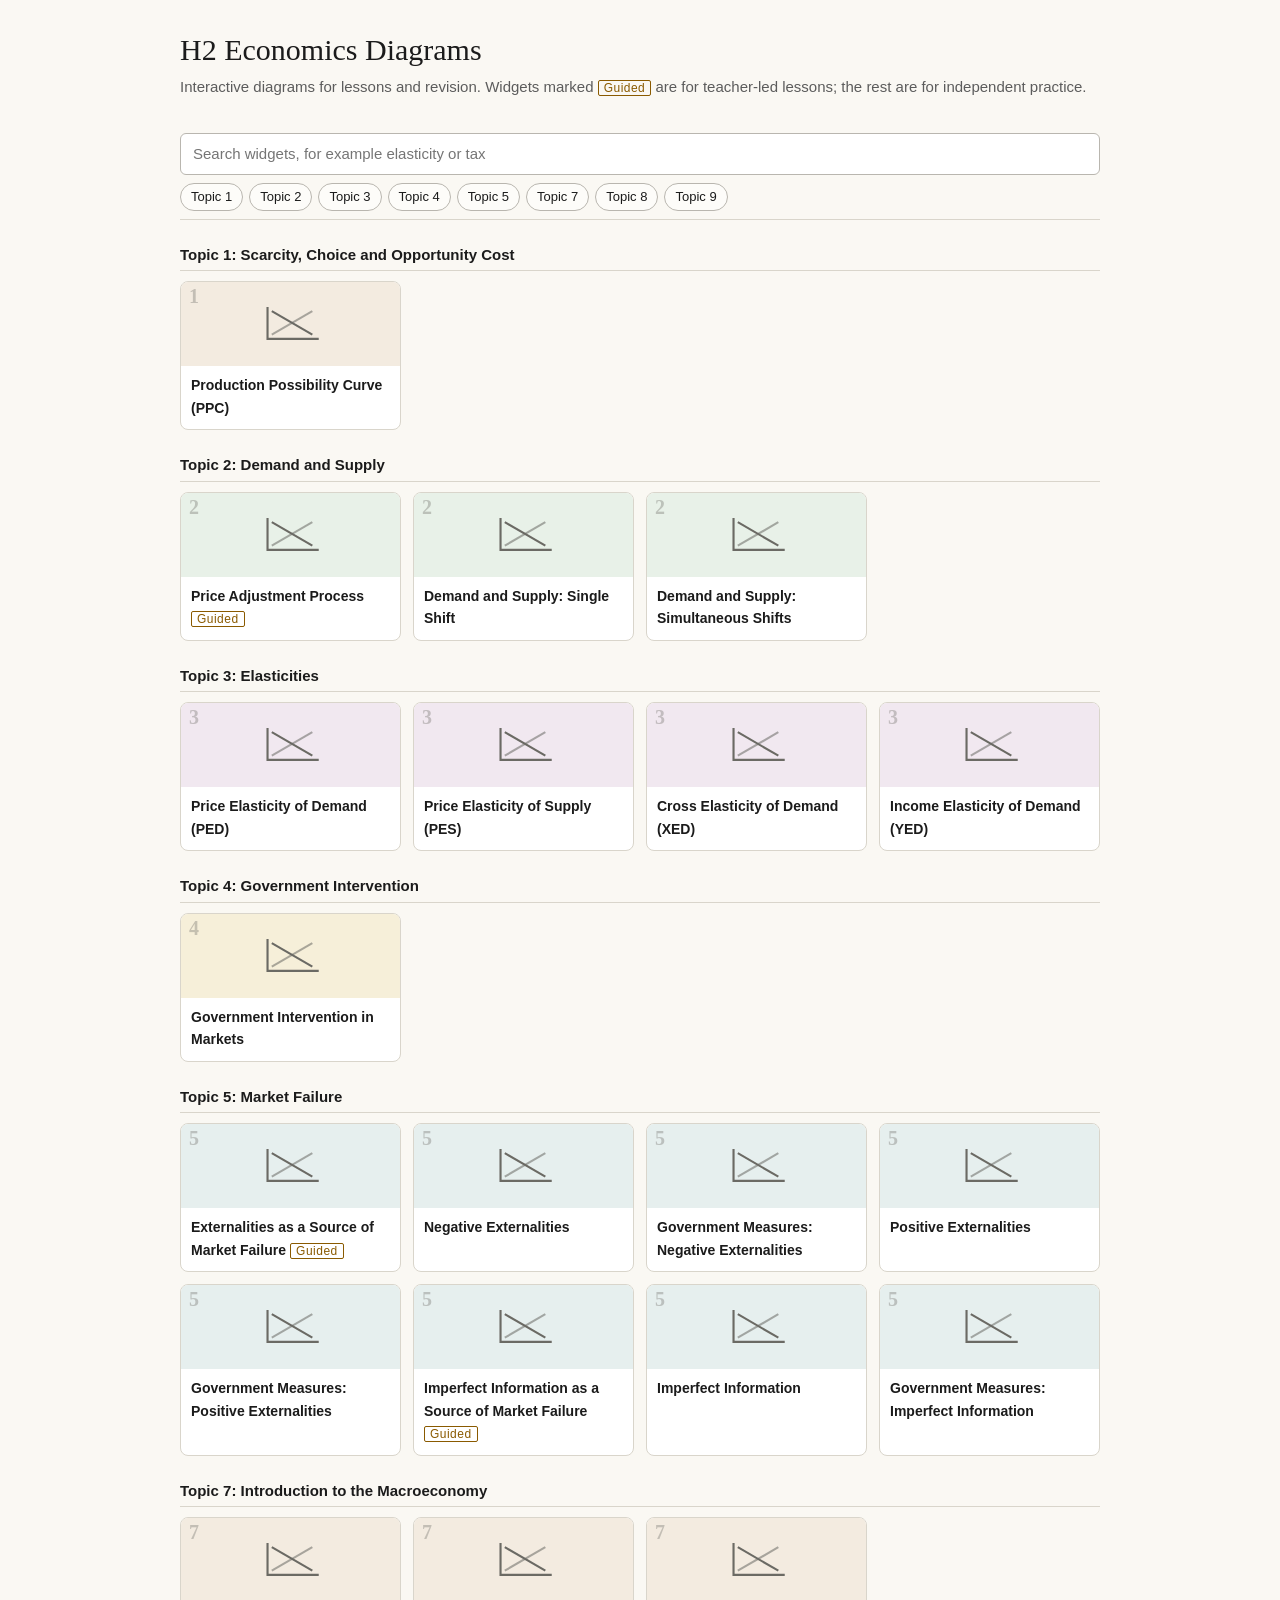
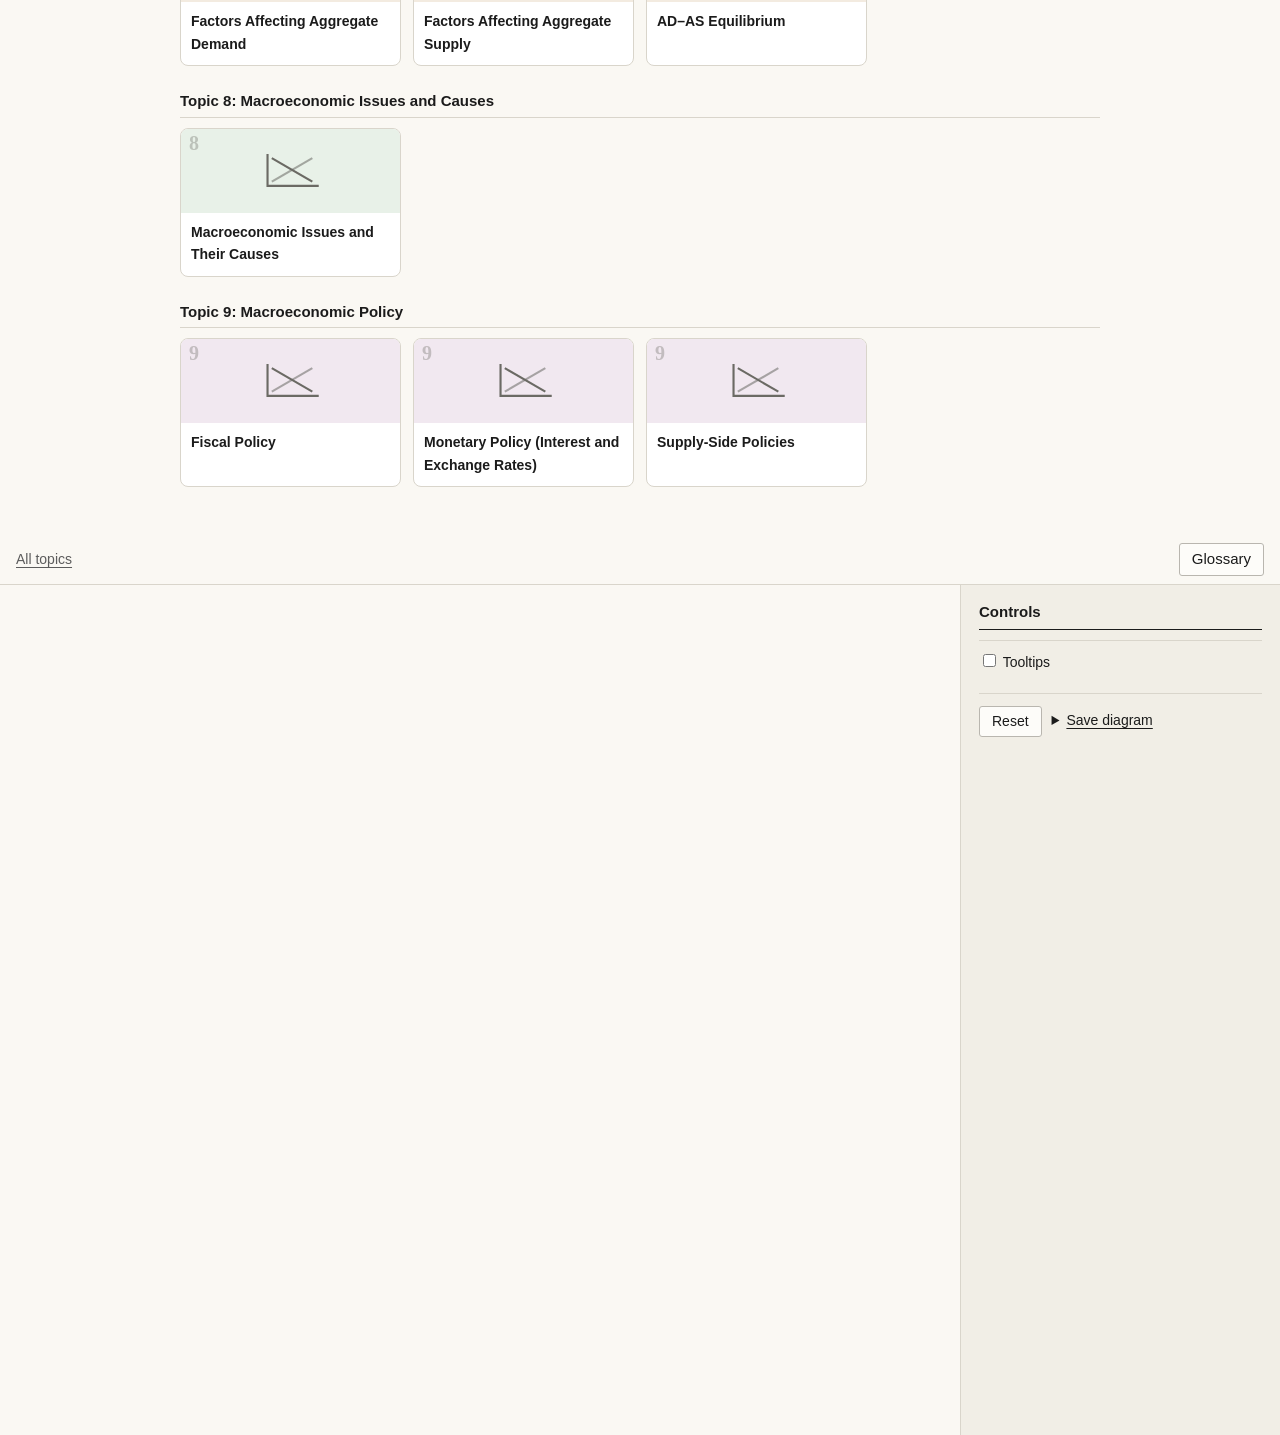
==== index.html @ 9bf48410 "Update 1" ====
<!doctype html>
<html lang="en">
<head>
<meta charset="utf-8">
<meta name="viewport" content="width=device-width, initial-scale=1">
<title>Economics diagrams</title>
<link rel="stylesheet" href="ew.css">
</head>
<body>

<main id="menu">
  <h1>H2 Economics Diagrams</h1>
  <p class="lede">Interactive diagrams for lessons and revision. Widgets marked <span class="tag">Guided</span> are for teacher-led lessons; the rest are for independent practice.</p>
  <div id="menu-tools">
    <input type="search" id="menu-search" placeholder="Search widgets, for example elasticity or tax" aria-label="Search widgets" autocomplete="off">
    <nav id="topic-bar" aria-label="Jump to topic"></nav>
  </div>
  <div id="menu-list"></div>
  <p id="menu-empty" hidden>No widgets match your search.</p>
</main>

<div id="app" hidden>
  <header id="bar">
    <a href="#" class="home">All topics</a>
    <h1 id="w-title"></h1>
    <span id="w-guided" class="tag" hidden>Guided</span>
    <button id="glossary-btn" type="button" aria-pressed="false">Glossary</button>
  </header>

  <div id="stage">
    <svg id="diagram" viewBox="0 0 600 520" role="img" aria-labelledby="diagram-title diagram-desc">
      <title id="diagram-title"></title><desc id="diagram-desc"></desc>
    </svg>
    <div id="tip" role="note" hidden></div>
  </div>

  <aside id="panel">
    <div id="panel-main">
      <section id="stepper" hidden aria-live="polite">
        <p id="step-count"></p>
        <h2 id="step-title"></h2>
        <div id="step-text"></div>
        <div class="step-nav"><button id="step-back" type="button">Back</button><button id="step-next" type="button">Next</button></div>
        <p id="step-msg" role="status"></p>
      </section>
      <section class="side-section" id="controls-section">
        <h2 class="side-head">Controls</h2>
        <div id="controls"></div>
        <label class="check"><input type="checkbox" id="c-tips"> Tooltips</label>
      </section>
      <section class="side-section" id="result-section" hidden>
        <h2 class="side-head">Summary</h2>
        <div id="result" aria-live="polite"></div>
      </section>
      <section class="side-section" id="notes-section" hidden>
        <h2 class="side-head">Price Adjustment Process</h2>
        <div id="notes"></div>
      </section>
      <div class="actions">
        <button id="reset" type="button">Reset</button>
        <details class="save">
          <summary>Save diagram</summary>
          <fieldset class="radio"><legend>Image style</legend>
            <label><input type="radio" name="img-style" value="colour" checked> Colour</label>
            <label><input type="radio" name="img-style" value="grey"> Greyscale (for printing)</label>
          </fieldset>
          <button id="download" type="button">Download PNG</button>
          <button id="copy" type="button">Copy</button>
          <p id="save-status" role="status"></p>
        </details>
      </div>
    </div>
    <section id="glossary" hidden>
      <div class="glossary-head"><h2>Glossary</h2><button id="glossary-close" type="button">Back to diagram controls</button></div>
      <div id="glossary-list"></div>
    </section>
  </aside>
</div>

<script src="ew.js"></script>
<script src="glossary.js"></script>
<script src="tips.js"></script>
<script src="topics/demand-supply.js"></script>
<script src="topics/elasticities.js"></script>
<script src="topics/ppc.js"></script>
<script src="topics/government-intervention.js"></script>
<script src="topics/externalities.js"></script>
<script src="topics/market-failure-info.js"></script>
<script src="topics/macro.js"></script>
<script>
// Topic menu (Title Case for topic and widget names). Entries ending in .html are older pages not yet moved onto the shared engine.
EW.start([
  ['Topic 1: Scarcity, Choice and Opportunity Cost', [
    ['ppc', 'Production Possibility Curve (PPC)']]],
  ['Topic 2: Demand and Supply', [
    ['ds-guided', 'Price Adjustment Process', true],
    ['ds-single', 'Demand and Supply: Single Shift'],
    ['ds-simultaneous', 'Demand and Supply: Simultaneous Shifts']]],
  ['Topic 3: Elasticities', [
    ['ped', 'Price Elasticity of Demand (PED)'],
    ['pes', 'Price Elasticity of Supply (PES)'],
    ['xed', 'Cross Elasticity of Demand (XED)'],
    ['yed', 'Income Elasticity of Demand (YED)']]],
  ['Topic 4: Government Intervention', [
    ['government-intervention', 'Government Intervention in Markets']]],
  ['Topic 5: Market Failure', [
    ['guided-externalities', 'Externalities as a Source of Market Failure', true],
    ['negative-externalities', 'Negative Externalities'],
    ['ne-measures', 'Government Measures: Negative Externalities'],
    ['positive-externalities', 'Positive Externalities'],
    ['pe-measures', 'Government Measures: Positive Externalities'],
    ['guided-imperfect-information', 'Imperfect Information as a Source of Market Failure', true],
    ['imperfect-information', 'Imperfect Information'],
    ['imperfect-information-measures', 'Government Measures: Imperfect Information']]],
  ['Topic 7: Introduction to the Macroeconomy', [
    ['ad-factors', 'Factors Affecting Aggregate Demand'],
    ['as-factors', 'Factors Affecting Aggregate Supply'],
    ['ad-as', 'AD–AS Equilibrium']]],
  ['Topic 8: Macroeconomic Issues and Causes', [
    ['macro-issues', 'Macroeconomic Issues and Their Causes']]],
  ['Topic 9: Macroeconomic Policy', [
    ['fiscal-policy', 'Fiscal Policy'],
    ['monetary-policy', 'Monetary Policy (Interest and Exchange Rates)'],
    ['supply-side-policy', 'Supply-Side Policies']]],
]);
</script>
</body>
</html>
---- ew.css ----
/* Shared styles. Plain, textbook look: paper-white, ink lines, serif diagram labels, no decoration. */
:root {
  --ink: #1b1b1b; --muted: #5c5c5c; --rule: #d9d5cb; --bg: #faf8f3; --paper: #f1eee6; --tag: #8a5a00;
  --serif: Cambria, 'Times New Roman', Times, serif;
  --sans: -apple-system, 'Segoe UI', Roboto, Helvetica, Arial, sans-serif;
  color-scheme: light;
}
* { box-sizing: border-box; }
body { margin: 0; color: var(--ink); background: var(--bg); font: 15px/1.5 var(--sans); }
a { color: inherit; text-underline-offset: 3px; }
button { font: inherit; color: var(--ink); background: #fdfcf9; border: 1px solid #b9b6af; border-radius: 3px; padding: 4px 12px; cursor: pointer; }
button:hover { background: #ebe8df; }
button[aria-pressed="true"] { background: var(--ink); border-color: var(--ink); color: #fff; }
input[type="checkbox"], input[type="radio"] { accent-color: var(--ink); }
input[type="range"] { -webkit-appearance: none; appearance: none; height: 22px; background: transparent; cursor: pointer; }
input[type="range"]::-webkit-slider-runnable-track { height: 3px; background: #b9b6af; }
input[type="range"]::-moz-range-track { height: 3px; background: #b9b6af; }
input[type="range"]::-webkit-slider-thumb { -webkit-appearance: none; width: 18px; height: 18px; margin-top: -7.5px; border-radius: 50%; background: var(--ink); border: 2px solid #fff; box-shadow: 0 0 0 1px var(--ink); }
input[type="range"]::-moz-range-thumb { width: 14px; height: 14px; border-radius: 50%; background: var(--ink); border: 2px solid #fff; box-shadow: 0 0 0 1px var(--ink); }
input[type="range"]:focus-visible { outline: 1px dotted var(--ink); }
.tag { font-size: 12px; letter-spacing: .04em; color: var(--tag); border: 1px solid currentColor; border-radius: 2px; padding: 0 5px; white-space: nowrap; }

/* Topic menu */
#menu { max-width: 960px; margin: 0 auto; padding: 32px 20px 48px; }
#menu h1 { font: 400 30px/1.2 var(--serif); margin: 0 0 8px; }
.lede { color: var(--muted); margin: 0 0 24px; }
#menu h2 { font-size: 15px; font-weight: 600; margin: 24px 0 6px; padding-bottom: 4px; border-bottom: 1px solid var(--rule); }
#menu ul { list-style: none; margin: 0; padding: 0; }
#menu li { padding: 4px 0; }

/* Widget page: diagram fills the window, controls in a column on the right */
#app { display: grid; grid-template: auto minmax(0, 1fr) / minmax(0, 1fr) 320px; height: 100vh; height: 100dvh; }
#bar { grid-column: 1 / -1; display: flex; align-items: center; gap: 14px; padding: 8px 16px; border-bottom: 1px solid var(--rule); }
#bar h1 { font: 400 20px/1.25 var(--serif); margin: 0; }
#bar .home { font-size: 14px; color: var(--muted); }
#glossary-btn { margin-left: auto; }
#stage { position: relative; min-height: 0; padding: 8px 16px; }
#diagram { display: block; width: 100%; height: 100%; }
#diagram .has-tip { cursor: help; }
#diagram .has-tip:focus { outline: 1px dotted var(--ink); }
#tip { position: absolute; z-index: 2; max-width: 300px; padding: 8px 10px; font-size: 14px; background: #fffdf7; border: 1px solid #bdb9ae; pointer-events: none; }

#panel { overflow: auto; padding: 16px 18px 24px; background: var(--paper); border-left: 1px solid var(--rule); font-size: 14px; }
#stepper { margin: 0 0 16px; padding-bottom: 14px; border-bottom: 1px solid var(--rule); }
#step-count { margin: 0; color: var(--muted); font-size: 13px; }
#step-title { margin: 2px 0 8px; font: 400 20px/1.3 var(--serif); }
#step-text p { margin: 0 0 8px; }
.step-nav { display: flex; gap: 8px; margin-top: 12px; }
.step-nav button { min-width: 84px; }
#step-next { background: var(--ink); border-color: var(--ink); color: #fff; }
#step-next:hover { background: #3a3a3a; }
button:disabled { opacity: .45; cursor: default; }
#step-text .think { padding-left: 10px; border-left: 2px solid var(--tag); }
#step-msg { margin: 6px 0 0; color: var(--muted); font-size: 13px; }
#step-msg:empty { display: none; }
#controls > * { margin: 0 0 14px; }
#controls > [hidden] { display: none; }
fieldset { border: 0; margin: 0; padding: 0; }
legend, .slider label { padding: 0; margin-bottom: 4px; font-weight: 600; }
.radio label { margin-right: 16px; white-space: nowrap; }
.slider input { width: 100%; margin: 0; }
.slider .ends { position: relative; display: flex; justify-content: space-between; font-size: 12px; color: var(--muted); }
.slider .tick { position: absolute; transform: translateX(-50%); }
.slider .ends.ticked { height: 1.4em; }
.readout { font-weight: 400; color: var(--muted); }
.hint { margin: 4px 0 0; font-size: 13px; color: var(--muted); }
.model-note { font-size: 13px; color: var(--muted); }
#notes ul { margin: 0; padding-left: 18px; }
#glossary .note { font-size: 13px; color: var(--muted); }
.check { display: block; margin: 0 0 6px; }
#controls .check { margin-bottom: 6px; }
#controls:not([hidden]) + .check { padding-top: 10px; border-top: 1px solid var(--rule); }
#result { margin: 0; }
.side-section { margin: 0 0 20px; }
.side-head { font-size: 15px; font-weight: 700; margin: 0 0 10px; padding-bottom: 6px; border-bottom: 1px solid var(--ink, #222); }
#controls-section > #controls:not([hidden]) + .check { padding-top: 10px; border-top: 1px solid var(--rule); }
.select { display: flex; flex-direction: column; gap: 4px; }
.select .lbl { font-weight: 600; }
.select select { font: inherit; padding: 6px 8px; border: 1px solid var(--rule); border-radius: 4px; background: #fff; max-width: 100%; }
#result table { width: 100%; border-collapse: collapse; }
#result th, #result td { text-align: left; padding: 3px 6px 3px 0; border-bottom: 1px solid var(--rule); font-weight: 400; }
#result thead th { color: var(--muted); font-size: 13px; }
#result table.summary th { width: 38%; padding-right: 10px; vertical-align: top; }
#result table.summary td { vertical-align: top; }
#result tbody th { font-weight: 600; }
#notes h2, #glossary h2 { font-size: 15px; font-weight: 600; margin: 18px 0 6px; }
#notes ol { margin: 0; padding-left: 20px; }
#notes li { margin-bottom: 4px; }
.actions { display: flex; flex-wrap: wrap; align-items: flex-start; gap: 10px; margin-top: 18px; padding-top: 12px; border-top: 1px solid var(--rule); }
.save summary { cursor: pointer; padding: 4px 0; text-decoration: underline; text-underline-offset: 3px; }
.save .radio label { display: block; }
.save button { margin: 8px 6px 0 0; }
#save-status { margin: 6px 0 0; color: var(--muted); font-size: 13px; }
.glossary-head { display: flex; align-items: baseline; justify-content: space-between; gap: 8px; }
.glossary-head h2 { margin-top: 0 !important; }
#glossary details { border-bottom: 1px solid var(--rule); padding: 6px 0; }
#glossary summary { cursor: pointer; font-weight: 600; }
#glossary p { margin: 6px 0; }

/* Tablets in portrait and phones: diagram on top at full width, controls underneath */
@media (max-width: 900px) {
  #app { display: block; height: auto; }
  #stage { padding: 4px 6px; }
  #diagram { height: auto; }
  #panel { border-left: 0; border-top: 1px solid var(--rule); }
}
@media (max-width: 600px) {
  #diagram { font-size: 22px; }
  #bar { gap: 8px; padding: 8px 10px; }
  #bar h1 { font-size: 17px; flex: 1; min-width: 0; }
}

/* Index: search, sticky topic bar, card layout */
#menu-tools { position: sticky; top: 0; z-index: 5; background: var(--bg); padding: 10px 0 8px; margin: 12px 0 0; border-bottom: 1px solid var(--rule); }
#menu-search { width: 100%; box-sizing: border-box; font: inherit; padding: 9px 12px; border: 1px solid #b9b6af; border-radius: 6px; background: #fff; }
#topic-bar { display: flex; flex-wrap: wrap; gap: 6px; margin-top: 8px; }
#topic-bar button { padding: 3px 10px; font-size: 13px; border-radius: 999px; }
#menu .topic { scroll-margin-top: 110px; }
#menu .topic[hidden], #menu li[hidden] { display: none; }
#menu ul.cards { display: grid; grid-template-columns: repeat(auto-fill, minmax(190px, 1fr)); gap: 12px; margin-top: 10px; }
#menu .cards li { padding: 0; }
.card { display: flex; flex-direction: column; height: 100%; text-decoration: none; color: var(--ink); background: #fff; border: 1px solid var(--rule); border-radius: 8px; overflow: hidden; }
.card:hover, .card:focus-visible { border-color: #8a8780; box-shadow: 0 2px 8px rgba(0,0,0,.08); }
.card-body { padding: 8px 10px 10px; }
.card-name { font-weight: 600; font-size: 14px; }
.thumb { position: relative; height: 84px; display: flex; align-items: center; justify-content: center; color: #6b6a64; background: #ece9df; }
.thumb svg { width: 64px; height: 44px; }
.thumb .num { position: absolute; left: 8px; top: 4px; font: 700 20px/1 var(--serif); opacity: .35; }
.thumb.t0 { background: #e8eef6; } .thumb.t1 { background: #f3ebe0; } .thumb.t2 { background: #e8f1e8; }
.thumb.t3 { background: #f1e8f0; } .thumb.t4 { background: #f6efd9; } .thumb.t5 { background: #e6efee; }
#menu-empty { color: var(--muted); margin-top: 24px; }
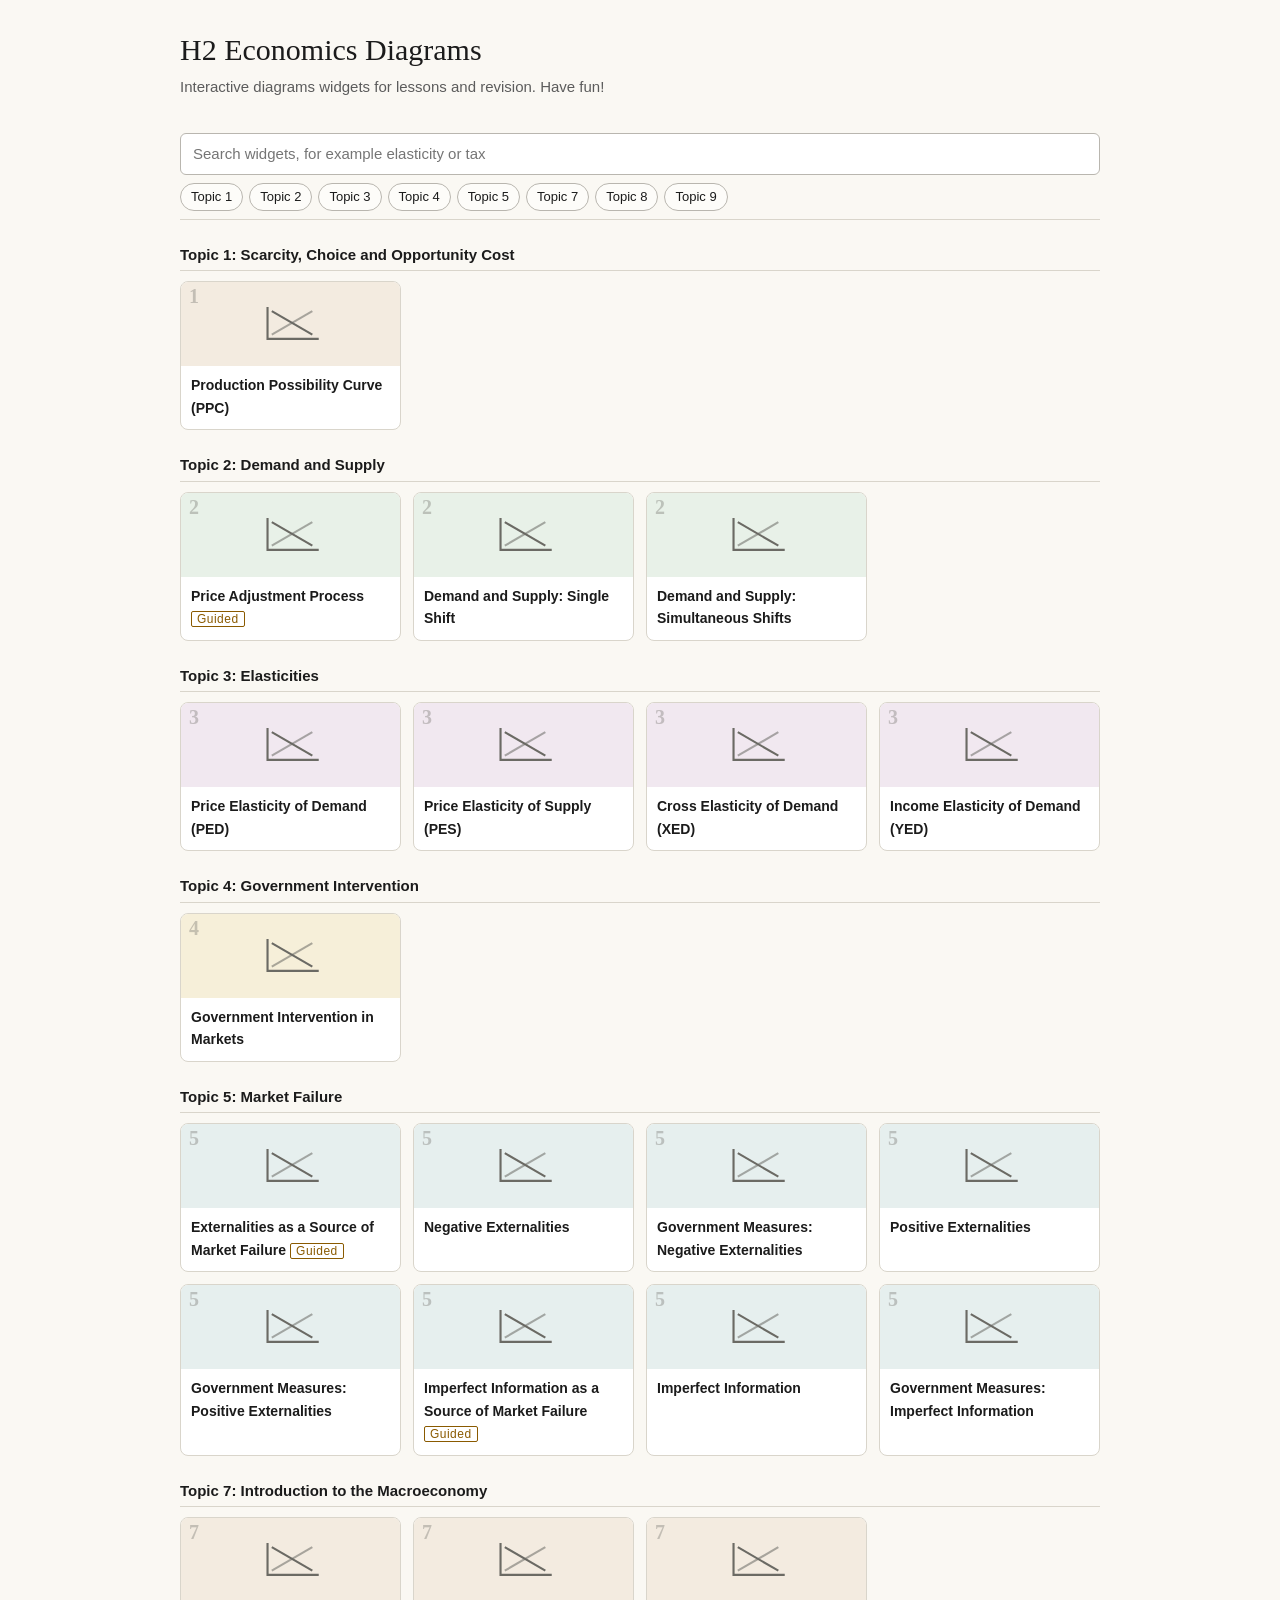
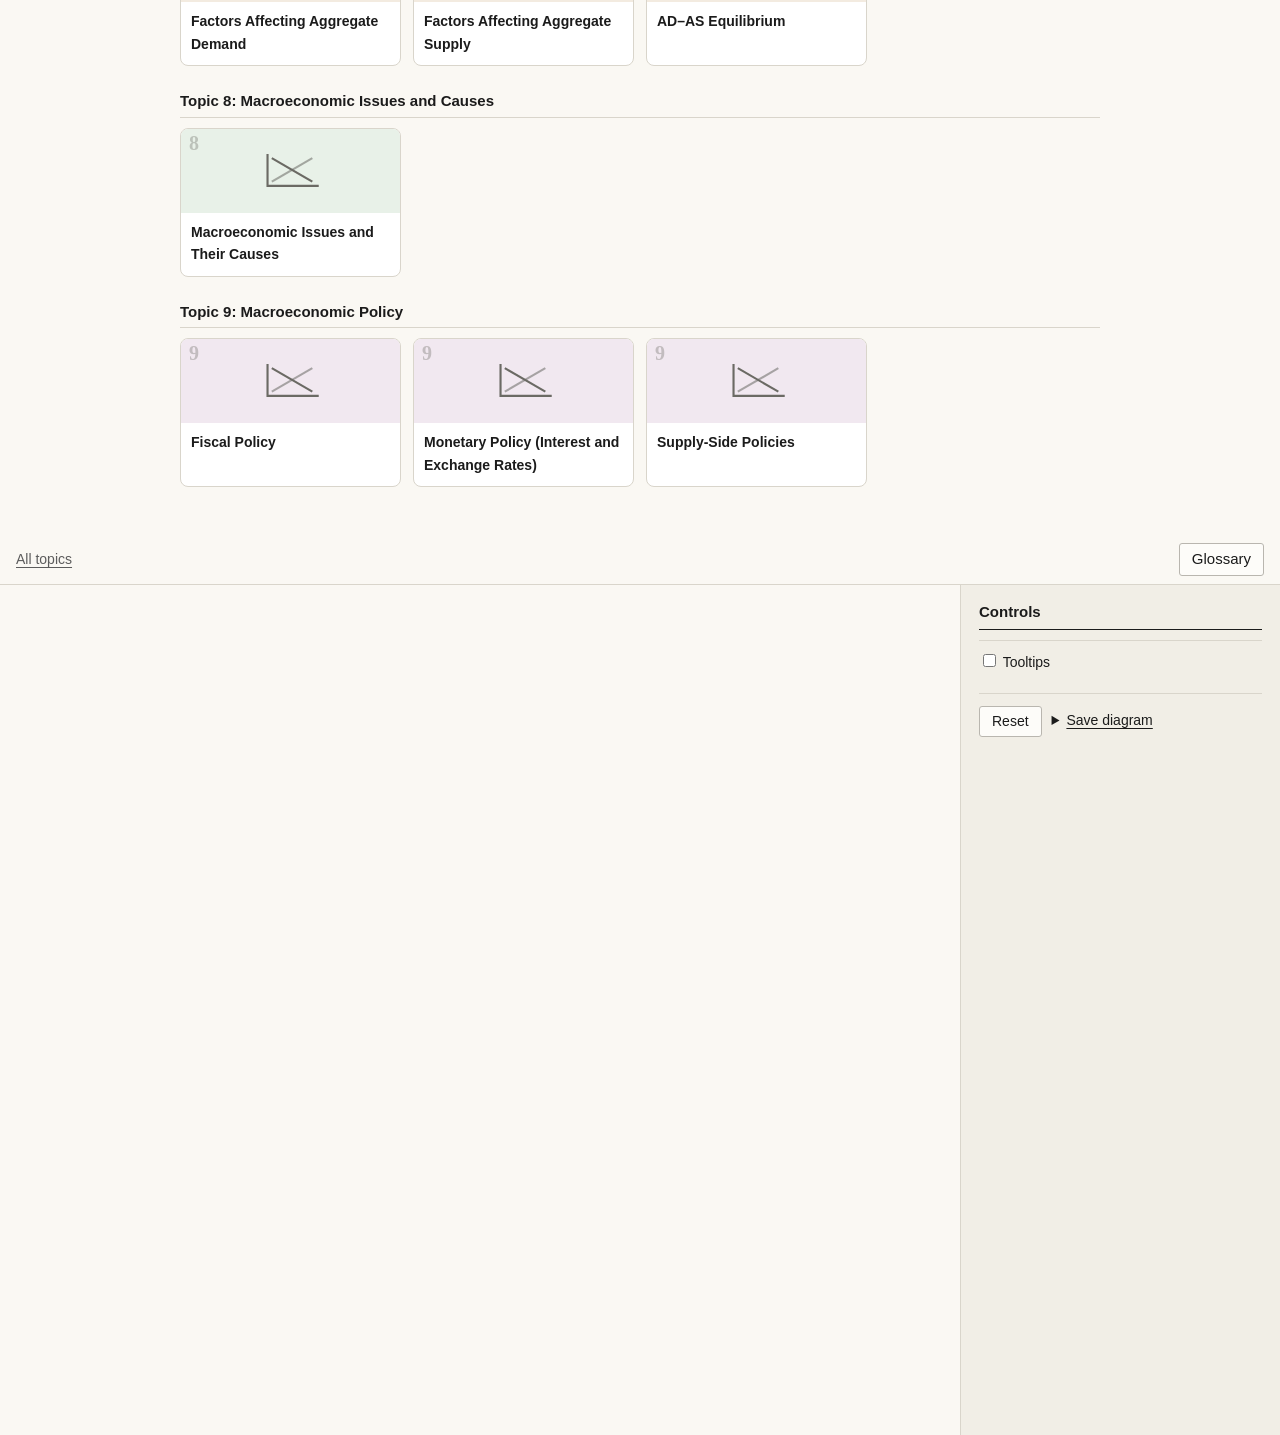
==== commit e0751fe7: "Update lede paragraph for clarity and engagement" ====
--- a/index.html
+++ b/index.html
@@ -10,7 +10,7 @@
 
 <main id="menu">
   <h1>H2 Economics Diagrams</h1>
-  <p class="lede">Interactive diagrams for lessons and revision. Widgets marked <span class="tag">Guided</span> are for teacher-led lessons; the rest are for independent practice.</p>
+  <p class="lede">Interactive diagrams widgets for lessons and revision. Have fun!</p>
   <div id="menu-tools">
     <input type="search" id="menu-search" placeholder="Search widgets, for example elasticity or tax" aria-label="Search widgets" autocomplete="off">
     <nav id="topic-bar" aria-label="Jump to topic"></nav>
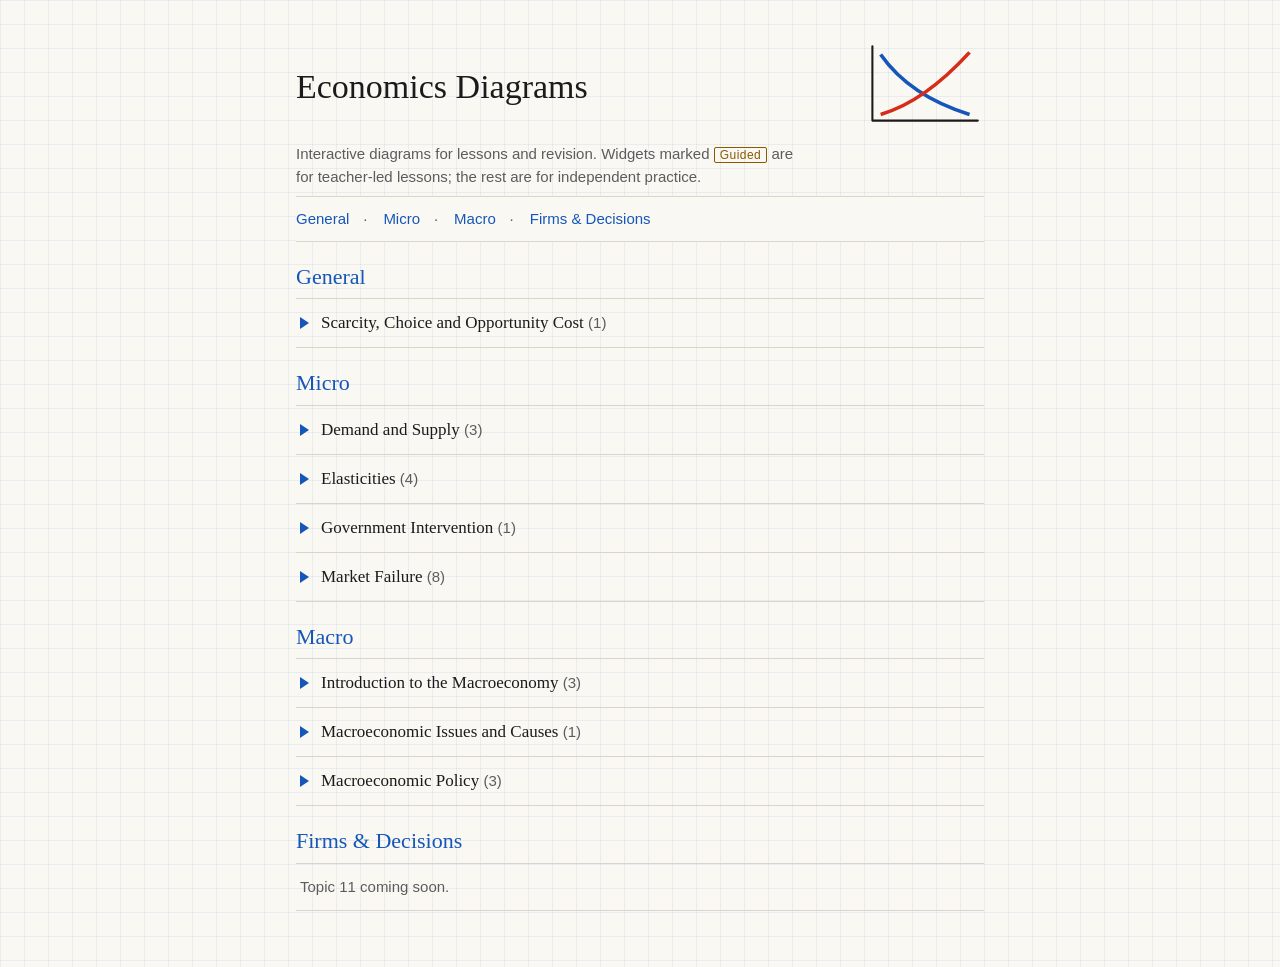
==== commit 56883530: "Add files via upload" ====
--- a/index.html
+++ b/index.html
@@ -3,20 +3,96 @@
 <head>
 <meta charset="utf-8">
 <meta name="viewport" content="width=device-width, initial-scale=1">
-<title>Economics diagrams</title>
+<title>Economics Diagrams</title>
 <link rel="stylesheet" href="ew.css">
+<style>
+/* Index page only. Everything is scoped to #menu / body:not(.in-widget) so the widget pages are untouched. */
+:root { --blue: #1556b8; --red: #d62d1a; }
+
+/* Very faint graph-paper grid behind the index (the widget pages keep the plain background). */
+body:not(.in-widget) {
+  background-image:
+    linear-gradient(rgba(21, 86, 184, .07) 1px, transparent 1px),
+    linear-gradient(90deg, rgba(21, 86, 184, .07) 1px, transparent 1px);
+  background-size: 24px 24px;
+}
+
+/* ew.css sets display on #app, which overrides the hidden attribute and showed the widget header under the index. */
+#app[hidden] { display: none; }
+
+#menu { max-width: 720px; padding: 24px 16px 56px; }
+
+/* Header */
+.site-head { display: flex; align-items: center; justify-content: space-between; gap: 16px; }
+#menu .site-head h1 { font: 400 28px/1.15 var(--serif); color: var(--ink); margin: 0; }
+.head-diagram { flex: none; width: 92px; height: 69px; }
+.head-diagram .axis { stroke: var(--ink); stroke-width: 2; fill: none; stroke-linecap: round; stroke-linejoin: round; }
+.head-diagram .curve { fill: none; stroke-width: 3.5; stroke-dasharray: 1 1; stroke-dashoffset: 0; animation: draw 1.5s ease-out both; }
+.head-diagram .d { stroke: var(--blue); }
+.head-diagram .s { stroke: var(--red); }
+@keyframes draw { from { stroke-dashoffset: 1; } to { stroke-dashoffset: 0; } }
+#menu .lede { margin: 10px 0 8px; max-width: 60ch; }
+
+/* Sticky "Jump to" bar */
+#topic-bar { position: sticky; top: 0; z-index: 5; display: flex; flex-wrap: wrap; align-items: center; margin: 0 -16px; padding: 0 8px; background: var(--bg); border-top: 1px solid var(--rule); border-bottom: 1px solid var(--rule); }
+#topic-bar a { position: relative; display: inline-flex; align-items: center; min-height: 44px; padding: 0 7px; font-size: 15px; color: var(--blue); text-decoration: none; white-space: nowrap; }
+#topic-bar a:not(:last-child)::after { content: "\00b7"; position: absolute; right: -3px; color: var(--muted); }
+#topic-bar a:hover { text-decoration: underline; }
+#topic-bar a:active { color: var(--red); }
+
+/* Categories and topics */
+.cat { scroll-margin-top: 48px; padding-top: 22px; }
+#menu .cat-title { font: 400 22px/1.2 var(--serif); color: var(--blue); margin: 0 0 8px; padding: 0; border: 0; }
+.tp { border-top: 1px solid var(--rule); }
+.cat > .tp:last-child, .cat > .pending:last-child { border-bottom: 1px solid var(--rule); }
+.tp summary { display: flex; align-items: center; gap: 12px; min-height: 48px; padding: 0 4px; cursor: pointer; list-style: none; font: 400 17px/1.3 var(--serif); }
+.tp summary::-webkit-details-marker { display: none; }
+.tp summary:hover .tname { text-decoration: underline; text-underline-offset: 3px; }
+.tp summary:focus-visible, .row:focus-visible { outline: 2px solid var(--blue); outline-offset: -2px; }
+.arrow { flex: none; width: 0; height: 0; border-style: solid; border-width: 6px 0 6px 9px; border-color: transparent transparent transparent var(--blue); transition: transform .2s ease; }
+.tp.is-open .arrow { transform: rotate(90deg); border-left-color: var(--red); }
+.count { color: var(--muted); font-family: var(--sans); font-size: 15px; }
+.pending { margin: 0; padding: 12px 4px; border-top: 1px solid var(--rule); color: var(--muted); }
+
+/* Widget rows */
+#menu .rows { overflow: hidden; margin: 0; padding: 0; }
+#menu .rows li { padding: 0; border-top: 1px solid var(--rule); }
+.row { display: flex; align-items: center; justify-content: space-between; gap: 12px; min-height: 44px; padding: 6px 4px 6px 25px; font-size: 16px; line-height: 1.3; color: var(--blue); text-decoration: none; }
+.row:hover .rname { text-decoration: underline; text-underline-offset: 3px; }
+.row:active { color: var(--red); }
+.row .tag { color: var(--blue); }
+
+@media (min-width: 720px) {
+  #menu { padding-top: 40px; }
+  #menu .site-head h1 { font-size: 34px; }
+  .head-diagram { width: 124px; height: 93px; }
+  #topic-bar { margin: 0; padding: 0; }
+  #topic-bar a { padding: 0 14px 0 0; margin-right: 14px; }
+  #topic-bar a:not(:last-child)::after { right: -4px; }
+}
+
+@media (prefers-reduced-motion: reduce) {
+  .head-diagram .curve { animation: none; }
+  .arrow { transition: none; }
+}
+</style>
 </head>
 <body>
 
 <main id="menu">
-  <h1>H2 Economics Diagrams</h1>
-  <p class="lede">Interactive diagrams widgets for lessons and revision. Have fun!</p>
-  <div id="menu-tools">
-    <input type="search" id="menu-search" placeholder="Search widgets, for example elasticity or tax" aria-label="Search widgets" autocomplete="off">
-    <nav id="topic-bar" aria-label="Jump to topic"></nav>
-  </div>
+  <header class="site-head">
+    <h1>Economics Diagrams</h1>
+    <svg class="head-diagram" viewBox="0 0 120 90" aria-hidden="true" focusable="false">
+      <path class="axis" d="M12 6V78H114"/>
+      <path class="curve d" pathLength="1" d="M20 14Q48 54 106 72"/>
+      <path class="curve s" pathLength="1" d="M20 72Q62 60 106 12"/>
+    </svg>
+  </header>
+  <p class="lede">Interactive diagrams for lessons and revision. Widgets marked <span class="tag">Guided</span> are for teacher-led lessons; the rest are for independent practice.</p>
+  <!-- ew.js requires this element when it starts; it is never shown. -->
+  <input type="search" id="menu-search" hidden aria-hidden="true" tabindex="-1">
+  <nav id="topic-bar" aria-label="Jump to"></nav>
   <div id="menu-list"></div>
-  <p id="menu-empty" hidden>No widgets match your search.</p>
 </main>
 
 <div id="app" hidden>
@@ -88,8 +164,8 @@
 <script src="topics/market-failure-info.js"></script>
 <script src="topics/macro.js"></script>
 <script>
-// Topic menu (Title Case for topic and widget names). Entries ending in .html are older pages not yet moved onto the shared engine.
-EW.start([
+// Widget list (unchanged from the previous index). Entries ending in .html are older pages not yet moved onto the shared engine.
+const MENU = [
   ['Topic 1: Scarcity, Choice and Opportunity Cost', [
     ['ppc', 'Production Possibility Curve (PPC)']]],
   ['Topic 2: Demand and Supply', [
@@ -122,7 +198,61 @@
     ['fiscal-policy', 'Fiscal Policy'],
     ['monetary-policy', 'Monetary Policy (Interest and Exchange Rates)'],
     ['supply-side-policy', 'Supply-Side Policies']]],
-]);
+];
+
+// ew.js builds the menu, widget routing and everything on the widget pages.
+EW.start(MENU);
+
+// The index layout below replaces the menu ew.js just built. Topics 6 and 10 are not listed here, so they are never shown.
+const CATS = [['General', [1]], ['Micro', [2, 3, 4, 5]], ['Macro', [7, 8, 9]], ['Firms & Decisions', [11]]];
+const SLUGS = ['general', 'micro', 'macro', 'firms'];
+const esc = s => String(s).replace(/&/g, '&amp;').replace(/</g, '&lt;').replace(/>/g, '&gt;');
+const topicNo = t => +(t.match(/^Topic (\d+)/)?.[1]);
+const topicName = t => t.replace(/^Topic \d+:\s*/, '');
+const link = ref => ref.endsWith('.html') ? ref : '#' + ref;   // same rule as ew.js
+const byNo = new Map(MENU.map(t => [topicNo(t[0]), t]));
+const reduceMotion = matchMedia('(prefers-reduced-motion: reduce)');
+
+document.getElementById('menu-list').innerHTML = CATS.map(([cat, nos], i) =>
+  `<section class="cat" id="cat-${SLUGS[i]}"><h2 class="cat-title">${esc(cat)}</h2>` + nos.map(n => {
+    const t = byNo.get(n);
+    if (!t) return `<p class="pending">Topic ${n} coming soon.</p>`;
+    return `<details class="tp"><summary><span class="arrow" aria-hidden="true"></span><span><span class="tname">${esc(topicName(t[0]))}</span> <span class="count">(${t[1].length})</span></span></summary>` +
+      `<ul class="rows">${t[1].map(([ref, name, guided]) =>
+        `<li><a class="row" href="${esc(link(ref))}"><span class="rname">${esc(name)}</span>${guided ? '<span class="tag">Guided</span>' : ''}</a></li>`).join('')}</ul></details>`;
+  }).join('') + '</section>').join('');
+
+// Jump bar: scrolls without touching the URL hash (the hash is the widget route).
+const jump = document.getElementById('topic-bar');
+jump.innerHTML = CATS.map(([cat], i) => `<a href="#cat-${SLUGS[i]}">${esc(cat)}</a>`).join('');
+jump.addEventListener('click', e => {
+  const a = e.target.closest('a');
+  if (!a) return;
+  e.preventDefault();
+  document.getElementById(a.getAttribute('href').slice(1)).scrollIntoView({ behavior: reduceMotion.matches ? 'auto' : 'smooth', block: 'start' });
+});
+
+// Toggles: <details> keeps tap and keyboard behaviour; the list height is animated on top of it.
+document.querySelectorAll('#menu-list details.tp').forEach(d => {
+  const panel = d.querySelector('.rows');
+  d.querySelector('summary').addEventListener('click', e => {
+    e.preventDefault();
+    const opening = !d.classList.contains('is-open');
+    d.classList.toggle('is-open', opening);
+    d._anim?.cancel();
+    if (opening) d.open = true;
+    if (reduceMotion.matches) { d.open = opening; return; }
+    const h = panel.scrollHeight + 'px';
+    const anim = panel.animate({ height: opening ? ['0px', h] : [h, '0px'] }, { duration: 220, easing: 'ease' });
+    d._anim = anim;
+    anim.onfinish = () => { if (!opening) d.open = false; d._anim = null; };
+  });
+});
+
+// ew.js sets the tab title to "Economics diagrams"; use the capitalised form after every route change.
+const fixTitle = () => { document.title = document.title.replace('Economics diagrams', 'Economics Diagrams'); };
+fixTitle();
+addEventListener('hashchange', fixTitle);
 </script>
 </body>
 </html>
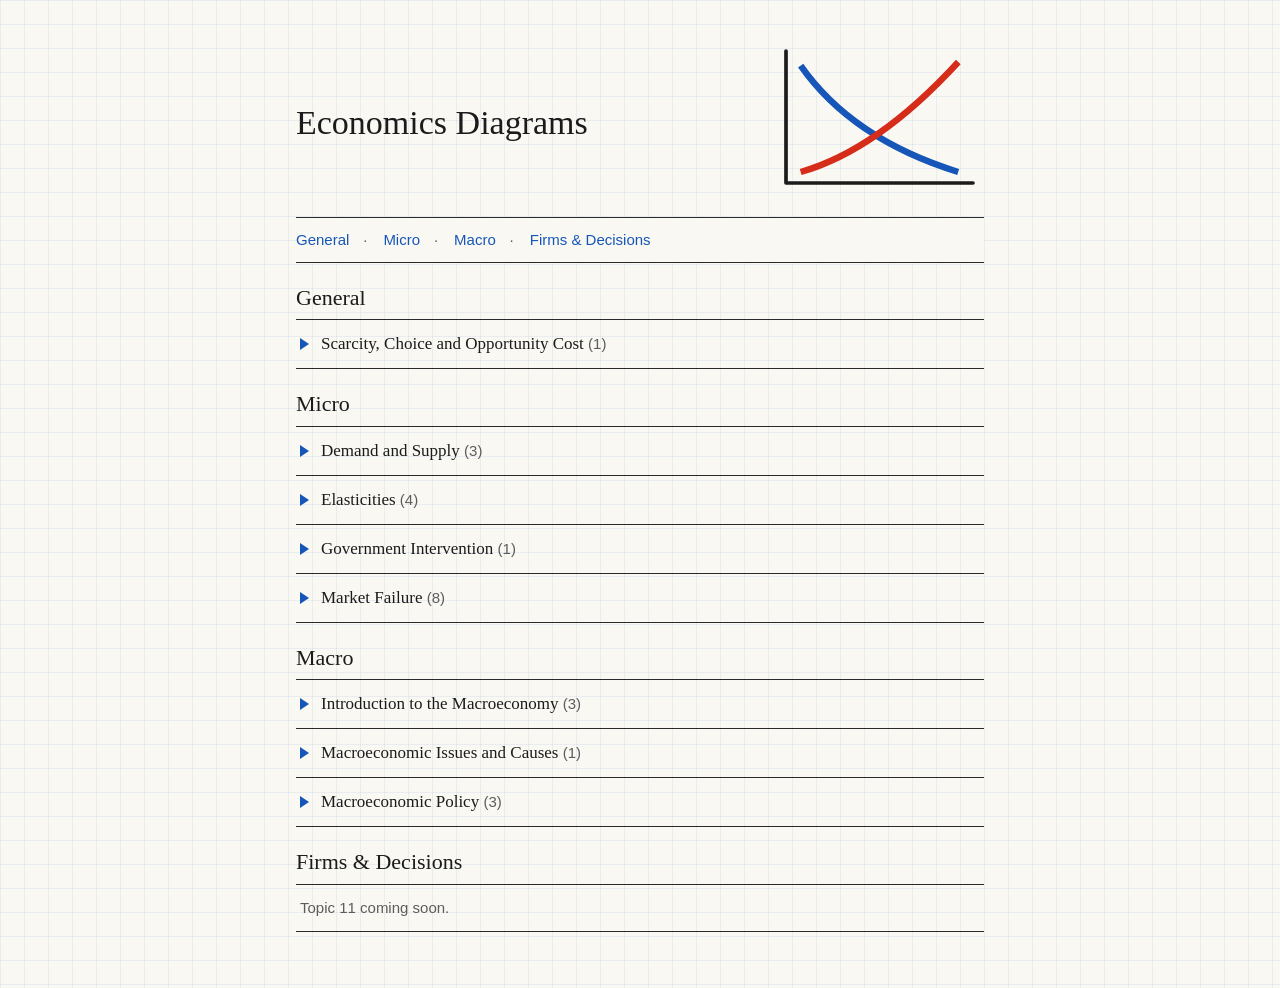
==== commit 8b19705c: "Add files via upload" ====
--- a/index.html
+++ b/index.html
@@ -7,7 +7,7 @@
 <link rel="stylesheet" href="ew.css">
 <style>
 /* Index page only. Everything is scoped to #menu / body:not(.in-widget) so the widget pages are untouched. */
-:root { --blue: #1556b8; --red: #d62d1a; }
+:root { --blue: #1556b8; --red: #d62d1a; --line: #2a2a2a; }
 
 /* Very faint graph-paper grid behind the index (the widget pages keep the plain background). */
 body:not(.in-widget) {
@@ -23,18 +23,17 @@
 #menu { max-width: 720px; padding: 24px 16px 56px; }
 
 /* Header */
-.site-head { display: flex; align-items: center; justify-content: space-between; gap: 16px; }
+.site-head { margin-bottom: 12px; display: flex; align-items: center; justify-content: space-between; gap: 16px; }
 #menu .site-head h1 { font: 400 28px/1.15 var(--serif); color: var(--ink); margin: 0; }
-.head-diagram { flex: none; width: 92px; height: 69px; }
+.head-diagram { flex: none; width: 150px; height: 112px; }
 .head-diagram .axis { stroke: var(--ink); stroke-width: 2; fill: none; stroke-linecap: round; stroke-linejoin: round; }
-.head-diagram .curve { fill: none; stroke-width: 3.5; stroke-dasharray: 1 1; stroke-dashoffset: 0; animation: draw 1.5s ease-out both; }
+.head-diagram .curve { fill: none; stroke-width: 3.5; stroke-dasharray: 1 1; stroke-dashoffset: 0; animation: draw 4s ease-in-out both; }
 .head-diagram .d { stroke: var(--blue); }
 .head-diagram .s { stroke: var(--red); }
 @keyframes draw { from { stroke-dashoffset: 1; } to { stroke-dashoffset: 0; } }
-#menu .lede { margin: 10px 0 8px; max-width: 60ch; }
 
 /* Sticky "Jump to" bar */
-#topic-bar { position: sticky; top: 0; z-index: 5; display: flex; flex-wrap: wrap; align-items: center; margin: 0 -16px; padding: 0 8px; background: var(--bg); border-top: 1px solid var(--rule); border-bottom: 1px solid var(--rule); }
+#topic-bar { position: sticky; top: 0; z-index: 5; display: flex; flex-wrap: wrap; align-items: center; margin: 0 -16px; padding: 0 8px; background: var(--bg); border-top: 1px solid var(--line); border-bottom: 1px solid var(--line); }
 #topic-bar a { position: relative; display: inline-flex; align-items: center; min-height: 44px; padding: 0 7px; font-size: 15px; color: var(--blue); text-decoration: none; white-space: nowrap; }
 #topic-bar a:not(:last-child)::after { content: "\00b7"; position: absolute; right: -3px; color: var(--muted); }
 #topic-bar a:hover { text-decoration: underline; }
@@ -42,9 +41,9 @@
 
 /* Categories and topics */
 .cat { scroll-margin-top: 48px; padding-top: 22px; }
-#menu .cat-title { font: 400 22px/1.2 var(--serif); color: var(--blue); margin: 0 0 8px; padding: 0; border: 0; }
-.tp { border-top: 1px solid var(--rule); }
-.cat > .tp:last-child, .cat > .pending:last-child { border-bottom: 1px solid var(--rule); }
+#menu .cat-title { font: 400 22px/1.2 var(--serif); color: var(--ink); margin: 0 0 8px; padding: 0; border: 0; }
+.tp { border-top: 1px solid var(--line); }
+.cat > .tp:last-child, .cat > .pending:last-child { border-bottom: 1px solid var(--line); }
 .tp summary { display: flex; align-items: center; gap: 12px; min-height: 48px; padding: 0 4px; cursor: pointer; list-style: none; font: 400 17px/1.3 var(--serif); }
 .tp summary::-webkit-details-marker { display: none; }
 .tp summary:hover .tname { text-decoration: underline; text-underline-offset: 3px; }
@@ -52,20 +51,20 @@
 .arrow { flex: none; width: 0; height: 0; border-style: solid; border-width: 6px 0 6px 9px; border-color: transparent transparent transparent var(--blue); transition: transform .2s ease; }
 .tp.is-open .arrow { transform: rotate(90deg); border-left-color: var(--red); }
 .count { color: var(--muted); font-family: var(--sans); font-size: 15px; }
-.pending { margin: 0; padding: 12px 4px; border-top: 1px solid var(--rule); color: var(--muted); }
+.pending { margin: 0; padding: 12px 4px; border-top: 1px solid var(--line); color: var(--muted); }
 
 /* Widget rows */
 #menu .rows { overflow: hidden; margin: 0; padding: 0; }
-#menu .rows li { padding: 0; border-top: 1px solid var(--rule); }
+#menu .rows li { padding: 0; border-top: 1px solid var(--line); }
 .row { display: flex; align-items: center; justify-content: space-between; gap: 12px; min-height: 44px; padding: 6px 4px 6px 25px; font-size: 16px; line-height: 1.3; color: var(--blue); text-decoration: none; }
 .row:hover .rname { text-decoration: underline; text-underline-offset: 3px; }
 .row:active { color: var(--red); }
-.row .tag { color: var(--blue); }
+.row .tag { color: var(--red); border-color: var(--red); }
 
 @media (min-width: 720px) {
   #menu { padding-top: 40px; }
   #menu .site-head h1 { font-size: 34px; }
-  .head-diagram { width: 124px; height: 93px; }
+  .head-diagram { width: 220px; height: 165px; }
   #topic-bar { margin: 0; padding: 0; }
   #topic-bar a { padding: 0 14px 0 0; margin-right: 14px; }
   #topic-bar a:not(:last-child)::after { right: -4px; }
@@ -88,7 +87,6 @@
       <path class="curve s" pathLength="1" d="M20 72Q62 60 106 12"/>
     </svg>
   </header>
-  <p class="lede">Interactive diagrams for lessons and revision. Widgets marked <span class="tag">Guided</span> are for teacher-led lessons; the rest are for independent practice.</p>
   <!-- ew.js requires this element when it starts; it is never shown. -->
   <input type="search" id="menu-search" hidden aria-hidden="true" tabindex="-1">
   <nav id="topic-bar" aria-label="Jump to"></nav>
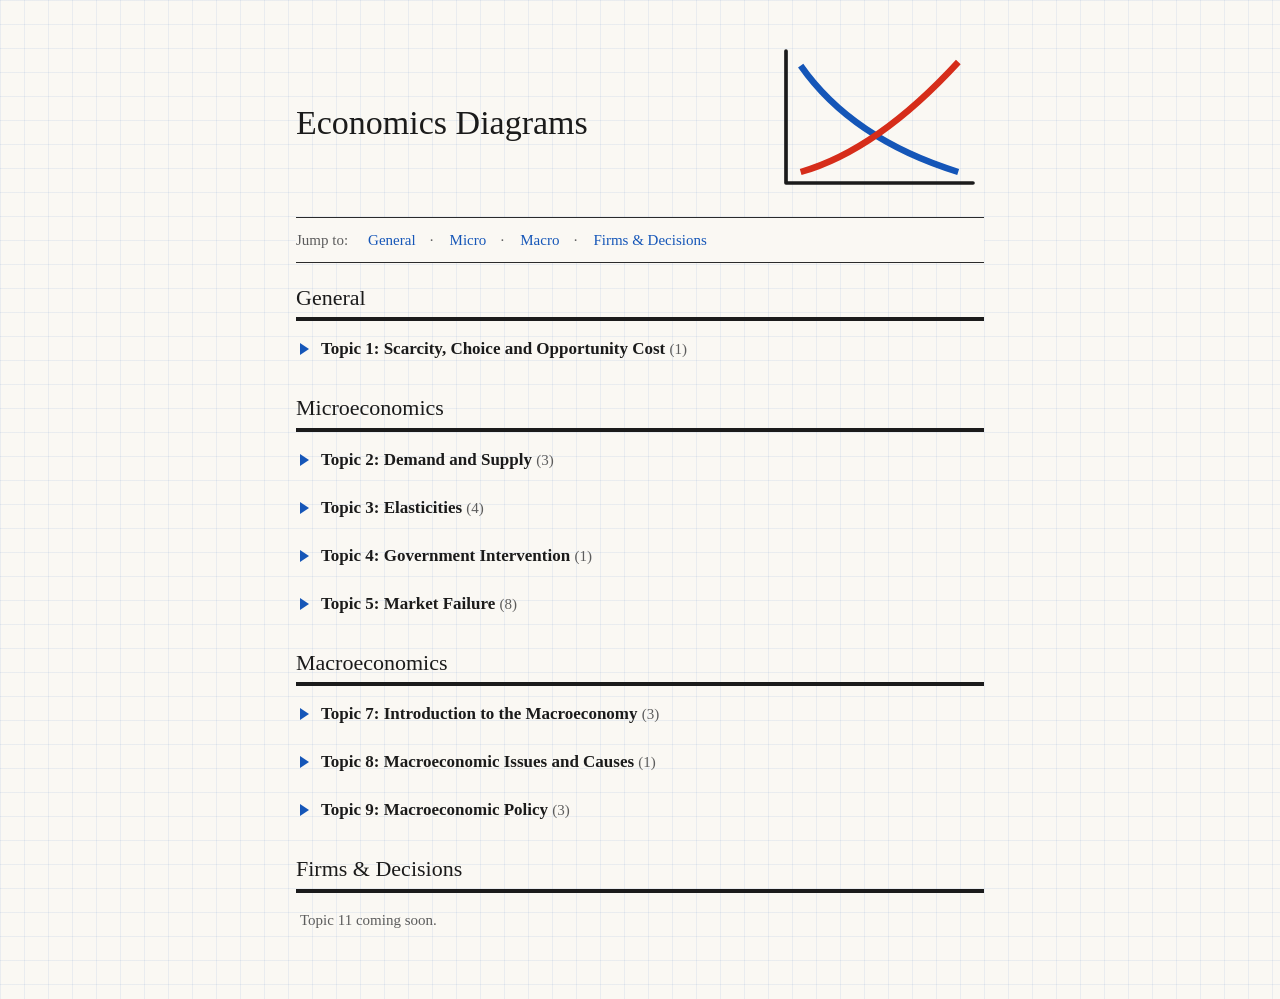
==== commit 484ba2ea: "Add files via upload" ====
--- a/index.html
+++ b/index.html
@@ -20,7 +20,8 @@
 /* ew.css sets display on #app, which overrides the hidden attribute and showed the widget header under the index. */
 #app[hidden] { display: none; }
 
-#menu { max-width: 720px; padding: 24px 16px 56px; }
+/* One font on the index only (widget pages keep the fonts set in ew.css). */
+#menu { --serif: Georgia, 'Noto Serif', 'Times New Roman', Times, serif; --sans: var(--serif); font-family: var(--serif); max-width: 720px; padding: 24px 16px 56px; }
 
 /* Header */
 .site-head { margin-bottom: 12px; display: flex; align-items: center; justify-content: space-between; gap: 16px; }
@@ -34,6 +35,7 @@
 
 /* Sticky "Jump to" bar */
 #topic-bar { position: sticky; top: 0; z-index: 5; display: flex; flex-wrap: wrap; align-items: center; margin: 0 -16px; padding: 0 8px; background: var(--bg); border-top: 1px solid var(--line); border-bottom: 1px solid var(--line); }
+#topic-bar .label { padding: 0 4px 0 7px; font-size: 15px; color: var(--muted); white-space: nowrap; }
 #topic-bar a { position: relative; display: inline-flex; align-items: center; min-height: 44px; padding: 0 7px; font-size: 15px; color: var(--blue); text-decoration: none; white-space: nowrap; }
 #topic-bar a:not(:last-child)::after { content: "\00b7"; position: absolute; right: -3px; color: var(--muted); }
 #topic-bar a:hover { text-decoration: underline; }
@@ -41,31 +43,38 @@
 
 /* Categories and topics */
 .cat { scroll-margin-top: 48px; padding-top: 22px; }
-#menu .cat-title { font: 400 22px/1.2 var(--serif); color: var(--ink); margin: 0 0 8px; padding: 0; border: 0; }
-.tp { border-top: 1px solid var(--line); }
-.cat > .tp:last-child, .cat > .pending:last-child { border-bottom: 1px solid var(--line); }
-.tp summary { display: flex; align-items: center; gap: 12px; min-height: 48px; padding: 0 4px; cursor: pointer; list-style: none; font: 400 17px/1.3 var(--serif); }
+#menu .cat-title { font: 400 22px/1.2 var(--serif); color: var(--ink); margin: 0 0 4px; padding: 0 0 6px; border: 0; border-bottom: 4px solid var(--ink); }
+.tp summary { display: flex; align-items: center; gap: 12px; min-height: 48px; padding: 6px 4px; cursor: pointer; list-style: none; font: 700 17px/1.3 var(--serif); }
 .tp summary::-webkit-details-marker { display: none; }
 .tp summary:hover .tname { text-decoration: underline; text-underline-offset: 3px; }
 .tp summary:focus-visible, .row:focus-visible { outline: 2px solid var(--blue); outline-offset: -2px; }
 .arrow { flex: none; width: 0; height: 0; border-style: solid; border-width: 6px 0 6px 9px; border-color: transparent transparent transparent var(--blue); transition: transform .2s ease; }
 .tp.is-open .arrow { transform: rotate(90deg); border-left-color: var(--red); }
-.count { color: var(--muted); font-family: var(--sans); font-size: 15px; }
-.pending { margin: 0; padding: 12px 4px; border-top: 1px solid var(--line); color: var(--muted); }
+.count { font-weight: 400; color: var(--muted); font-family: var(--sans); font-size: 15px; }
+.pending { margin: 0; padding: 12px 4px; color: var(--muted); }
 
 /* Widget rows */
 #menu .rows { overflow: hidden; margin: 0; padding: 0; }
 #menu .rows li { padding: 0; border-top: 1px solid var(--line); }
-.row { display: flex; align-items: center; justify-content: space-between; gap: 12px; min-height: 44px; padding: 6px 4px 6px 25px; font-size: 16px; line-height: 1.3; color: var(--blue); text-decoration: none; }
+.row { display: flex; align-items: center; justify-content: space-between; gap: 12px; min-height: 44px; padding: 6px 4px 6px 25px; font-size: 16px; font-weight: 600; line-height: 1.3; color: var(--blue); text-decoration: none; }
 .row:hover .rname { text-decoration: underline; text-underline-offset: 3px; }
 .row:active { color: var(--red); }
-.row .tag { color: var(--red); border-color: var(--red); }
+.row .tag { font-weight: 400; color: var(--red); border-color: var(--red); }
+
+@media (max-width: 719px) {
+  #topic-bar { padding: 0 6px; }
+  #topic-bar .label, #topic-bar a { font-size: 13px; }
+  #topic-bar .label { padding: 0 2px 0 4px; }
+  #topic-bar a { padding: 0 4px; }
+  #topic-bar a:not(:last-child)::after { right: -2px; }
+}
 
 @media (min-width: 720px) {
   #menu { padding-top: 40px; }
   #menu .site-head h1 { font-size: 34px; }
   .head-diagram { width: 220px; height: 165px; }
   #topic-bar { margin: 0; padding: 0; }
+  #topic-bar .label { padding: 0 14px 0 0; }
   #topic-bar a { padding: 0 14px 0 0; margin-right: 14px; }
   #topic-bar a:not(:last-child)::after { right: -4px; }
 }
@@ -202,27 +211,27 @@
 EW.start(MENU);
 
 // The index layout below replaces the menu ew.js just built. Topics 6 and 10 are not listed here, so they are never shown.
-const CATS = [['General', [1]], ['Micro', [2, 3, 4, 5]], ['Macro', [7, 8, 9]], ['Firms & Decisions', [11]]];
+// [jump-bar label, section heading, topic numbers]
+const CATS = [['General', 'General', [1]], ['Micro', 'Microeconomics', [2, 3, 4, 5]], ['Macro', 'Macroeconomics', [7, 8, 9]], ['Firms & Decisions', 'Firms & Decisions', [11]]];
 const SLUGS = ['general', 'micro', 'macro', 'firms'];
 const esc = s => String(s).replace(/&/g, '&amp;').replace(/</g, '&lt;').replace(/>/g, '&gt;');
 const topicNo = t => +(t.match(/^Topic (\d+)/)?.[1]);
-const topicName = t => t.replace(/^Topic \d+:\s*/, '');
 const link = ref => ref.endsWith('.html') ? ref : '#' + ref;   // same rule as ew.js
 const byNo = new Map(MENU.map(t => [topicNo(t[0]), t]));
 const reduceMotion = matchMedia('(prefers-reduced-motion: reduce)');
 
-document.getElementById('menu-list').innerHTML = CATS.map(([cat, nos], i) =>
+document.getElementById('menu-list').innerHTML = CATS.map(([, cat, nos], i) =>
   `<section class="cat" id="cat-${SLUGS[i]}"><h2 class="cat-title">${esc(cat)}</h2>` + nos.map(n => {
     const t = byNo.get(n);
     if (!t) return `<p class="pending">Topic ${n} coming soon.</p>`;
-    return `<details class="tp"><summary><span class="arrow" aria-hidden="true"></span><span><span class="tname">${esc(topicName(t[0]))}</span> <span class="count">(${t[1].length})</span></span></summary>` +
+    return `<details class="tp"><summary><span class="arrow" aria-hidden="true"></span><span><span class="tname">${esc(t[0])}</span> <span class="count">(${t[1].length})</span></span></summary>` +
       `<ul class="rows">${t[1].map(([ref, name, guided]) =>
         `<li><a class="row" href="${esc(link(ref))}"><span class="rname">${esc(name)}</span>${guided ? '<span class="tag">Guided</span>' : ''}</a></li>`).join('')}</ul></details>`;
   }).join('') + '</section>').join('');
 
 // Jump bar: scrolls without touching the URL hash (the hash is the widget route).
 const jump = document.getElementById('topic-bar');
-jump.innerHTML = CATS.map(([cat], i) => `<a href="#cat-${SLUGS[i]}">${esc(cat)}</a>`).join('');
+jump.innerHTML = '<span class="label">Jump to:</span>' + CATS.map(([short], i) => `<a href="#cat-${SLUGS[i]}">${esc(short)}</a>`).join('');
 jump.addEventListener('click', e => {
   const a = e.target.closest('a');
   if (!a) return;
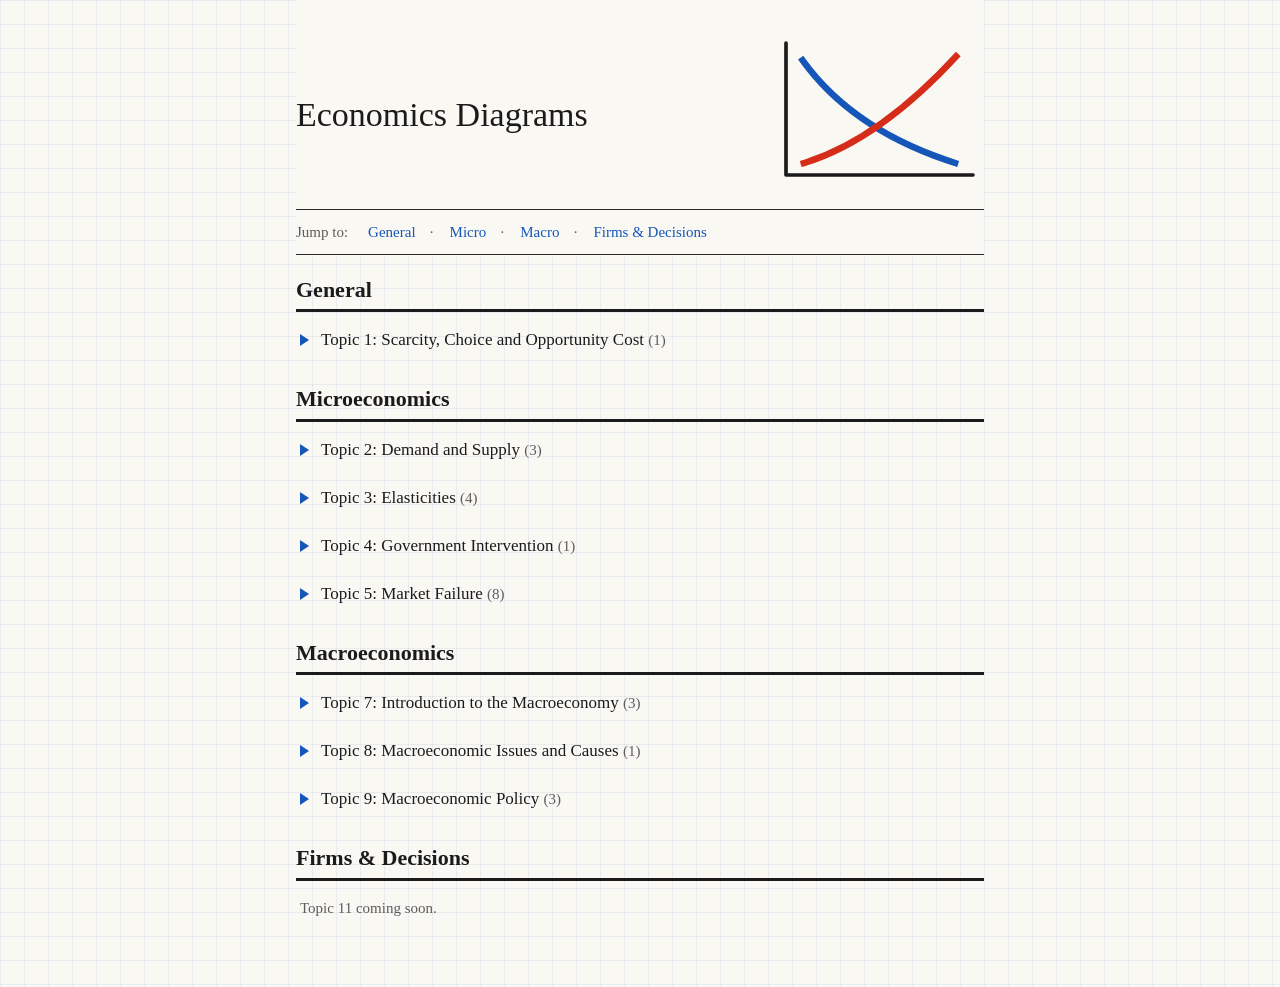
==== commit 6cf57565: "Add files via upload" ====
--- a/index.html
+++ b/index.html
@@ -21,9 +21,10 @@
 #app[hidden] { display: none; }
 
 /* One font on the index only (widget pages keep the fonts set in ew.css). */
-#menu { --serif: Georgia, 'Noto Serif', 'Times New Roman', Times, serif; --sans: var(--serif); font-family: var(--serif); max-width: 720px; padding: 24px 16px 56px; }
-
-/* Header */
+#menu { --serif: Georgia, 'Noto Serif', 'Times New Roman', Times, serif; --sans: var(--serif); font-family: var(--serif); max-width: 720px; padding: 0 16px 56px; }
+
+/* Header and jump bar stay frozen at the top while the page scrolls. */
+.top { position: sticky; top: 0; z-index: 5; margin: 0 -16px; padding: 12px 16px 0; background: var(--bg); }
 .site-head { margin-bottom: 12px; display: flex; align-items: center; justify-content: space-between; gap: 16px; }
 #menu .site-head h1 { font: 400 28px/1.15 var(--serif); color: var(--ink); margin: 0; }
 .head-diagram { flex: none; width: 150px; height: 112px; }
@@ -33,8 +34,8 @@
 .head-diagram .s { stroke: var(--red); }
 @keyframes draw { from { stroke-dashoffset: 1; } to { stroke-dashoffset: 0; } }
 
-/* Sticky "Jump to" bar */
-#topic-bar { position: sticky; top: 0; z-index: 5; display: flex; flex-wrap: wrap; align-items: center; margin: 0 -16px; padding: 0 8px; background: var(--bg); border-top: 1px solid var(--line); border-bottom: 1px solid var(--line); }
+/* "Jump to" bar */
+#topic-bar { display: flex; flex-wrap: wrap; align-items: center; margin: 0 -16px; padding: 0 12px; background: var(--bg); border-top: 1px solid var(--line); border-bottom: 1px solid var(--line); }
 #topic-bar .label { padding: 0 4px 0 7px; font-size: 15px; color: var(--muted); white-space: nowrap; }
 #topic-bar a { position: relative; display: inline-flex; align-items: center; min-height: 44px; padding: 0 7px; font-size: 15px; color: var(--blue); text-decoration: none; white-space: nowrap; }
 #topic-bar a:not(:last-child)::after { content: "\00b7"; position: absolute; right: -3px; color: var(--muted); }
@@ -42,9 +43,9 @@
 #topic-bar a:active { color: var(--red); }
 
 /* Categories and topics */
-.cat { scroll-margin-top: 48px; padding-top: 22px; }
-#menu .cat-title { font: 400 22px/1.2 var(--serif); color: var(--ink); margin: 0 0 4px; padding: 0 0 6px; border: 0; border-bottom: 4px solid var(--ink); }
-.tp summary { display: flex; align-items: center; gap: 12px; min-height: 48px; padding: 6px 4px; cursor: pointer; list-style: none; font: 700 17px/1.3 var(--serif); }
+.cat { scroll-margin-top: calc(var(--top-h, 200px) + 4px); padding-top: 22px; }
+#menu .cat-title { font: 700 22px/1.2 var(--serif); color: var(--ink); margin: 0 0 4px; padding: 0 0 6px; border: 0; border-bottom: 3px solid var(--ink); }
+.tp summary { display: flex; align-items: center; gap: 12px; min-height: 48px; padding: 6px 4px; cursor: pointer; list-style: none; font: 400 17px/1.3 var(--serif); }
 .tp summary::-webkit-details-marker { display: none; }
 .tp summary:hover .tname { text-decoration: underline; text-underline-offset: 3px; }
 .tp summary:focus-visible, .row:focus-visible { outline: 2px solid var(--blue); outline-offset: -2px; }
@@ -55,14 +56,13 @@
 
 /* Widget rows */
 #menu .rows { overflow: hidden; margin: 0; padding: 0; }
-#menu .rows li { padding: 0; border-top: 1px solid var(--line); }
-.row { display: flex; align-items: center; justify-content: space-between; gap: 12px; min-height: 44px; padding: 6px 4px 6px 25px; font-size: 16px; font-weight: 600; line-height: 1.3; color: var(--blue); text-decoration: none; }
+#menu .rows li { padding: 0; }
+.row { display: flex; align-items: center; justify-content: space-between; gap: 12px; min-height: 44px; padding: 6px 4px 6px 25px; font-size: 16px; line-height: 1.3; color: var(--blue); text-decoration: none; }
 .row:hover .rname { text-decoration: underline; text-underline-offset: 3px; }
 .row:active { color: var(--red); }
 .row .tag { font-weight: 400; color: var(--red); border-color: var(--red); }
 
 @media (max-width: 719px) {
-  #topic-bar { padding: 0 6px; }
   #topic-bar .label, #topic-bar a { font-size: 13px; }
   #topic-bar .label { padding: 0 2px 0 4px; }
   #topic-bar a { padding: 0 4px; }
@@ -70,7 +70,7 @@
 }
 
 @media (min-width: 720px) {
-  #menu { padding-top: 40px; }
+  .top { margin: 0; padding: 32px 0 0; }
   #menu .site-head h1 { font-size: 34px; }
   .head-diagram { width: 220px; height: 165px; }
   #topic-bar { margin: 0; padding: 0; }
@@ -88,6 +88,7 @@
 <body>
 
 <main id="menu">
+  <div class="top">
   <header class="site-head">
     <h1>Economics Diagrams</h1>
     <svg class="head-diagram" viewBox="0 0 120 90" aria-hidden="true" focusable="false">
@@ -96,9 +97,10 @@
       <path class="curve s" pathLength="1" d="M20 72Q62 60 106 12"/>
     </svg>
   </header>
+  <nav id="topic-bar" aria-label="Jump to"></nav>
+  </div>
   <!-- ew.js requires this element when it starts; it is never shown. -->
   <input type="search" id="menu-search" hidden aria-hidden="true" tabindex="-1">
-  <nav id="topic-bar" aria-label="Jump to"></nav>
   <div id="menu-list"></div>
 </main>
 
@@ -239,6 +241,10 @@
   document.getElementById(a.getAttribute('href').slice(1)).scrollIntoView({ behavior: reduceMotion.matches ? 'auto' : 'smooth', block: 'start' });
 });
 
+// Jump targets stop below the frozen header and jump bar.
+const topBlock = document.querySelector('.top');
+new ResizeObserver(() => document.getElementById('menu').style.setProperty('--top-h', topBlock.offsetHeight + 'px')).observe(topBlock);
+
 // Toggles: <details> keeps tap and keyboard behaviour; the list height is animated on top of it.
 document.querySelectorAll('#menu-list details.tp').forEach(d => {
   const panel = d.querySelector('.rows');
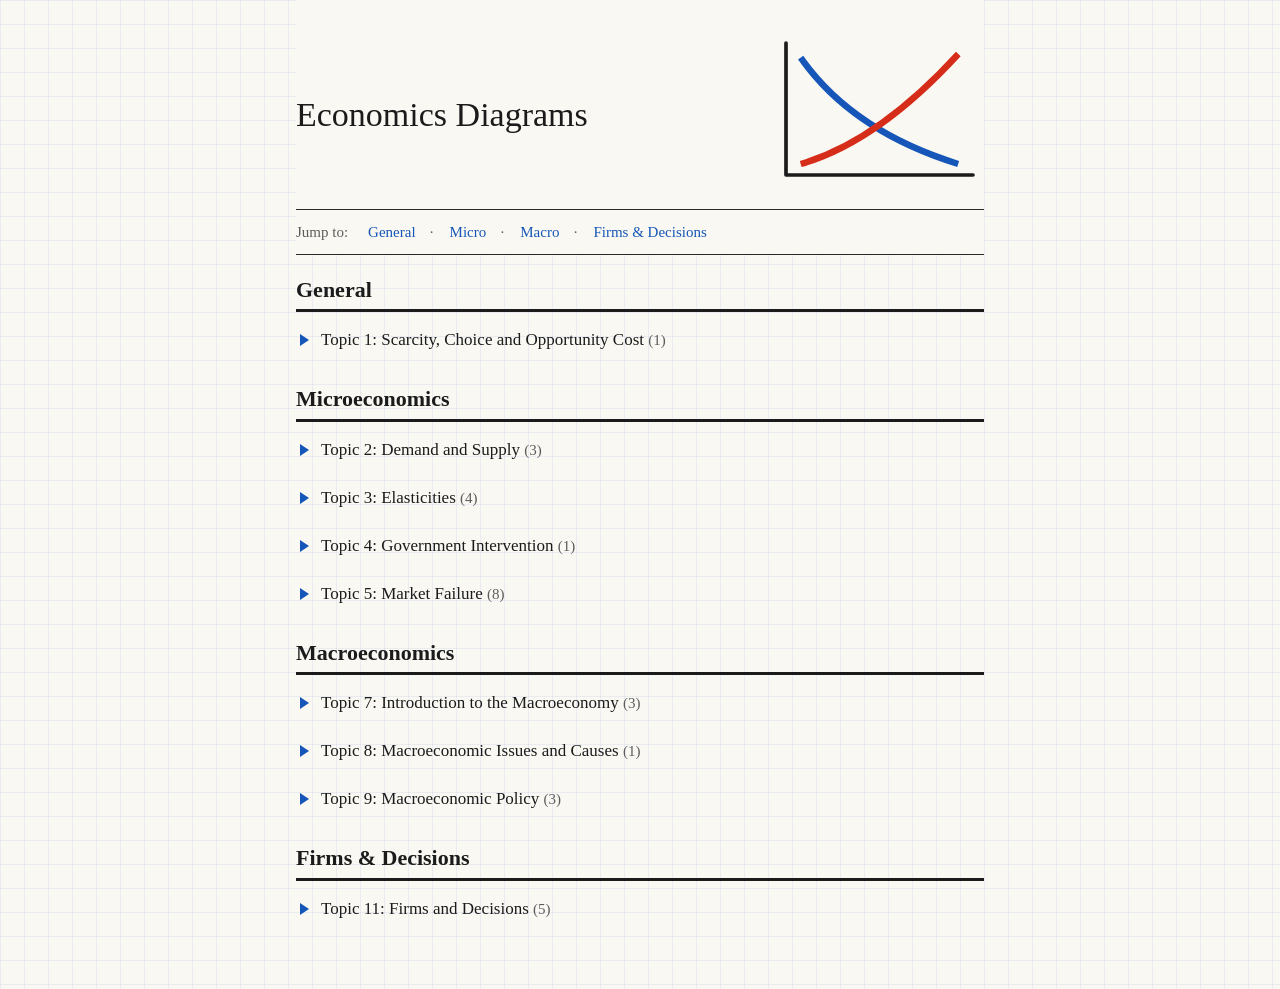
==== commit 4ae3662d: "index update" ====
--- a/index.html
+++ b/index.html
@@ -172,6 +172,9 @@
 <script src="topics/externalities.js"></script>
 <script src="topics/market-failure-info.js"></script>
 <script src="topics/macro.js"></script>
+<script src="topics/firms-costs.js"></script>
+<script src="topics/firms-revenue.js"></script>
+<script src="topics/firms-profit.js"></script>
 <script>
 // Widget list (unchanged from the previous index). Entries ending in .html are older pages not yet moved onto the shared engine.
 const MENU = [
@@ -207,6 +210,12 @@
     ['fiscal-policy', 'Fiscal Policy'],
     ['monetary-policy', 'Monetary Policy (Interest and Exchange Rates)'],
     ['supply-side-policy', 'Supply-Side Policies']]],
+  ['Topic 11: Firms and Decisions', [
+    ['sr-costs', 'Short-Run Costs'],
+    ['scale-economies', 'Economies and Diseconomies of Scale'],
+    ['revenue-curves', 'Revenue Curves and Market Power'],
+    ['profit-max', 'Profit Maximisation'],
+    ['profit-guided', 'Draw the Profit Diagram', true]]],
 ];
 
 // ew.js builds the menu, widget routing and everything on the widget pages.
--- a/ew.css
+++ b/ew.css
@@ -129,3 +129,12 @@
 .thumb.t0 { background: #e8eef6; } .thumb.t1 { background: #f3ebe0; } .thumb.t2 { background: #e8f1e8; }
 .thumb.t3 { background: #f1e8f0; } .thumb.t4 { background: #f6efd9; } .thumb.t5 { background: #e6efee; }
 #menu-empty { color: var(--muted); margin-top: 24px; }
+
+/* "?" explainers beside control labels (always available, independent of the Tooltips checkbox, which is for the diagram) */
+#controls > [id^="ctl-"] { position: relative; }
+#controls > [id^="ctl-"]:hover, #controls > [id^="ctl-"]:focus-within { z-index: 20; }
+.qm { display: inline-block; width: 16px; height: 16px; margin-left: 6px; border: 1px solid #8d897e; border-radius: 50%; font: 600 11px/14px var(--sans); text-align: center; color: var(--muted); cursor: help; vertical-align: 1px; }
+.qm[hidden] { display: none; }
+.qm:focus { outline: 2px solid var(--ink); outline-offset: 1px; }
+.qm-tip { display: none; position: absolute; z-index: 30; left: 0; right: 0; top: 26px; padding: 8px 10px; font: 400 14px/1.4 var(--sans); text-align: left; color: var(--ink); background: #fffdf7; border: 1px solid #bdb9ae; }
+.qm:hover .qm-tip, .qm:focus .qm-tip { display: block; }
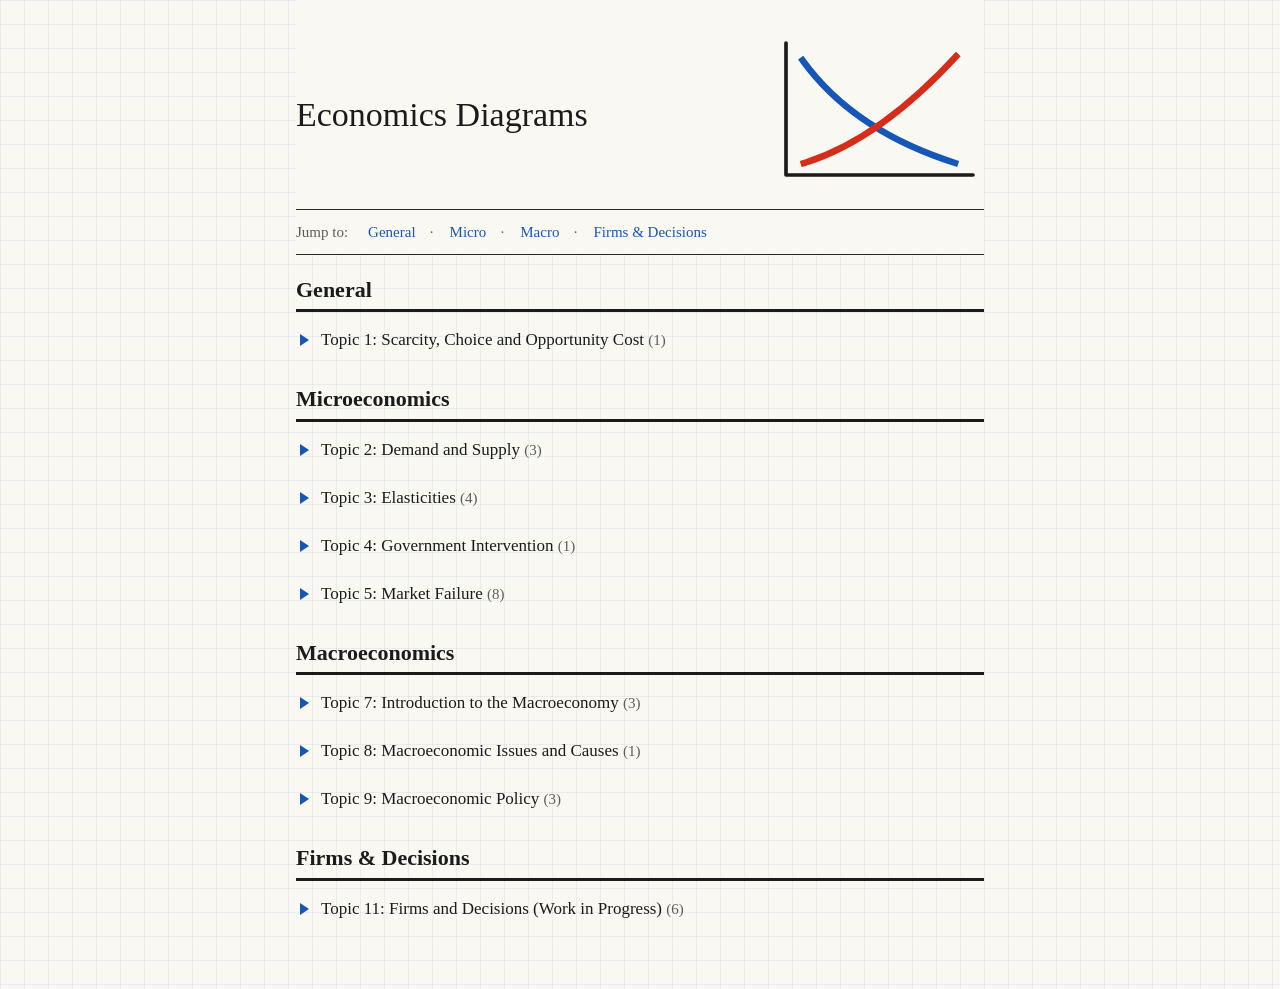
==== commit 3dbe63c4: "Topic 11 Amendments" ====
--- a/index.html
+++ b/index.html
@@ -175,6 +175,7 @@
 <script src="topics/firms-costs.js"></script>
 <script src="topics/firms-revenue.js"></script>
 <script src="topics/firms-profit.js"></script>
+<script src="topics/firms-welfare.js"></script>
 <script>
 // Widget list (unchanged from the previous index). Entries ending in .html are older pages not yet moved onto the shared engine.
 const MENU = [
@@ -210,12 +211,13 @@
     ['fiscal-policy', 'Fiscal Policy'],
     ['monetary-policy', 'Monetary Policy (Interest and Exchange Rates)'],
     ['supply-side-policy', 'Supply-Side Policies']]],
-  ['Topic 11: Firms and Decisions', [
+  ['Topic 11: Firms and Decisions (Work in Progress)', [
+    ['profit-guided', 'Draw the Profit Diagram', true],
     ['sr-costs', 'Short-Run Costs'],
     ['scale-economies', 'Economies and Diseconomies of Scale'],
     ['revenue-curves', 'Revenue Curves and Market Power'],
     ['profit-max', 'Profit Maximisation'],
-    ['profit-guided', 'Draw the Profit Diagram', true]]],
+    ['efficiency-welfare', 'Efficiency and Welfare of Market Structures']]],
 ];
 
 // ew.js builds the menu, widget routing and everything on the widget pages.
--- a/ew.css
+++ b/ew.css
@@ -138,3 +138,6 @@
 .qm:focus { outline: 2px solid var(--ink); outline-offset: 1px; }
 .qm-tip { display: none; position: absolute; z-index: 30; left: 0; right: 0; top: 26px; padding: 8px 10px; font: 400 14px/1.4 var(--sans); text-align: left; color: var(--ink); background: #fffdf7; border: 1px solid #bdb9ae; }
 .qm:hover .qm-tip, .qm:focus .qm-tip { display: block; }
+#result .note { margin: 10px 0 0; font-size: 14px; color: var(--muted); }
+#stepper #controls { margin: 4px 0 10px; padding: 10px 12px; background: var(--panel, #f6f4ee); border: 1px solid var(--rule); border-radius: 6px; }
+#stepper #controls > :last-child { margin-bottom: 0; }
